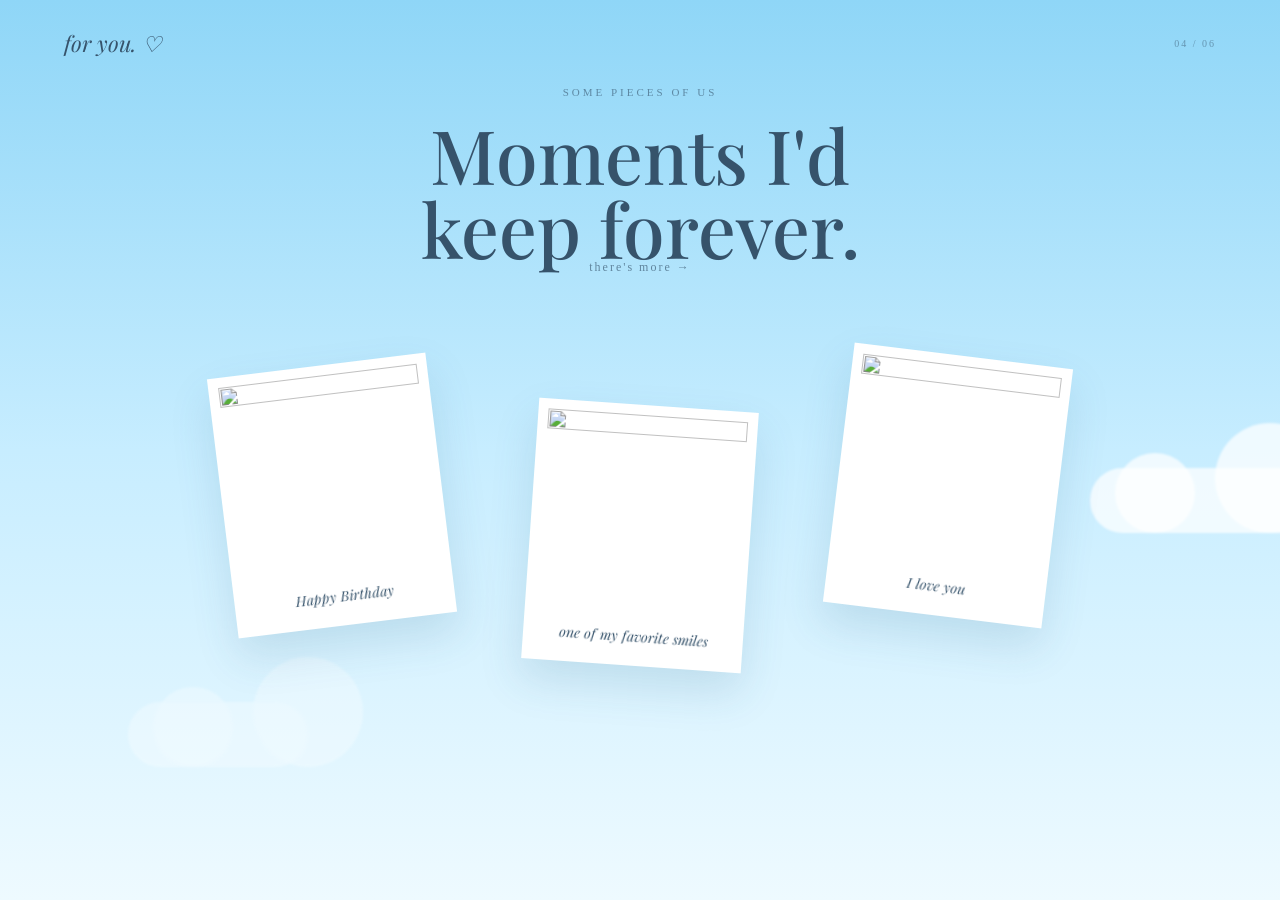
==== photos.html @ b7150b72 "Add files via upload" ====
<!DOCTYPE html>
<html lang="en">
<head>
    <meta charset="UTF-8">
    <meta name="viewport" content="width=device-width, initial-scale=1.0">

    <title>Some of Our Memories.</title>

    <link rel="preconnect" href="https://fonts.googleapis.com">
    <link rel="preconnect" href="https://fonts.gstatic.com" crossorigin>

    <link href="https://fonts.googleapis.com/css2?family=DM+Sans:wght@400;500;600&family=Playfair+Display:ital,wght@400;500;600&display=swap" rel="stylesheet">

    <link rel="stylesheet" href="style.css">
</head>

<body>

    <div class="sky-background">
        <div class="cloud cloud-b"></div>
        <div class="cloud cloud-c"></div>
    </div>

    <nav>
        <a href="index.html" class="logo">for you. ♡</a>
        <span class="page-number">04 / 06</span>
    </nav>

    <main class="photos-page">

        <div class="page-heading center">

            <p>some pieces of us</p>

            <h1>
                Moments I'd<br>
                keep forever.
            </h1>

        </div>

        <div class="photo-wall">

            <div class="photo-card photo-1">
                <img src="images/image1.jpeg">

                <p>
                    Happy Birthday
                </p>
            </div>

            <div class="photo-card photo-2">
                <img src="images/image2.jpeg">

                <p>
                    one of my favorite smiles
                </p>
            </div>

            <div class="photo-card photo-3">
                <img src="images/image3.jpeg">

                <p>
                    I love you
                </p>
            </div>

        </div>

       <a href="reasons.html" class="next-page" style="
    display: block;
    margin-top: -475px;
    position: relative;
    z-index: 5;
">
    there's more →
</a>

    </main>

    <div id="imageModal" class="image-modal">

        <button onclick="closeImage()">
            ×
        </button>

        <img id="modalImage">

    </div>

    <script src="script.js"></script>

</body>
</html>
---- style.css ----
/* ========================================
   RESET
======================================== */

* {
    margin: 0;
    padding: 0;
    box-sizing: border-box;
}

html {
    scroll-behavior: smooth;
}

body {
    min-height: 100vh;

    font-family: "DM Sans", sans-serif;

    color: #183b56;

    background:
        linear-gradient(
            180deg,
            #91d7f7,
            #d9f3ff 65%,
            #eefaff
        );

    overflow-x: hidden;
}

a {
    color: inherit;
    text-decoration: none;
}

button {
    font-family: inherit;
    cursor: pointer;
}


/* ========================================
   SKY BACKGROUND
======================================== */

.sky-background {
    position: fixed;
    inset: 0;

    z-index: -10;

    overflow: hidden;

    background:
        linear-gradient(
            180deg,
            #8fd6f7 0%,
            #c7edff 50%,
            #eefaff 100%
        );
}

.cloud {
    position: absolute;

    width: 240px;
    height: 65px;

    border-radius: 100px;

    background: rgba(255,255,255,.62);

    filter: blur(.5px);
}

.cloud::before,
.cloud::after {
    content: "";

    position: absolute;

    border-radius: 50%;

    background: inherit;
}

.cloud::before {
    width: 100px;
    height: 100px;

    left: 45px;
    bottom: 18px;
}

.cloud::after {
    width: 75px;
    height: 75px;

    left: 125px;
    bottom: 12px;
}

.cloud-a {
    top: 18%;
    left: -100px;

    animation:
        cloudMove 38s linear infinite;
}

.cloud-b {
    top: 52%;
    right: -120px;

    width: 310px;

    animation:
        cloudMoveReverse 45s linear infinite;
}

.cloud-c {
    top: 78%;
    left: 10%;

    width: 180px;

    opacity: .4;

    animation:
        cloudMove 55s linear infinite;
}

@keyframes cloudMove {

    from {
        transform: translateX(-20vw);
    }

    to {
        transform: translateX(120vw);
    }

}

@keyframes cloudMoveReverse {

    from {
        transform: translateX(20vw);
    }

    to {
        transform: translateX(-120vw);
    }

}


/* ========================================
   TYPOGRAPHY
======================================== */

h1,
h2,
h3 {
    font-family: "Playfair Display", serif;

    font-weight: 500;
}

.tiny-text {
    text-transform: uppercase;

    letter-spacing: 4px;

    font-size: 10px;

    opacity: .6;
}

.page-heading {
    margin-bottom: 50px;
}

.page-heading > p:first-child {
    text-transform: uppercase;

    letter-spacing: 3px;

    font-size: 11px;

    opacity: .6;

    margin-bottom: 20px;
}

.page-heading h1 {
    font-size: clamp(45px, 7vw, 75px);

    line-height: .98;
}

.page-heading small {
    display: block;

    margin-top: 20px;

    opacity: .55;
}

.center {
    text-align: center;
}


/* ========================================
   NAVIGATION
======================================== */

nav {
    position: relative;

    z-index: 20;

    width: 90%;
    max-width: 1200px;

    margin: auto;

    padding: 28px 0;

    display: flex;

    justify-content: space-between;

    align-items: center;
}

.logo {
    font-family: "Playfair Display", serif;

    font-size: 22px;

    font-style: italic;
}

.page-number {
    font-size: 10px;

    letter-spacing: 2px;

    opacity: .5;
}


/* ========================================
   OPENING PAGE
======================================== */

.opening-page {
    min-height: 100vh;
}

.opening {
    min-height: calc(100vh - 80px);

    display: flex;

    flex-direction: column;

    justify-content: center;

    align-items: center;

    text-align: center;

    padding: 30px;
}

.opening-heart {
    margin: 20px 0;

    font-size: 100px;

    color: white;

    animation:
        floatHeart 4s ease-in-out infinite;

    text-shadow:
        0 15px 40px rgba(46,130,170,.2);
}

@keyframes floatHeart {

    0%,100% {
        transform: translateY(0);
    }

    50% {
        transform: translateY(-15px);
    }

}

.opening h1 {
    font-size: clamp(55px, 8vw, 100px);

    line-height: .9;
}

.opening-subtitle {
    margin-top: 30px;

    line-height: 1.8;

    opacity: .65;
}

.open-button {
    margin-top: 35px;

    padding: 15px 28px;

    border-radius: 50px;

    background: rgba(255,255,255,.6);

    border: 1px solid rgba(255,255,255,.9);

    box-shadow:
        0 15px 35px rgba(40,110,150,.1);

    transition: .3s;
}

.open-button:hover {
    background: white;

    transform: translateY(-4px);
}

.scroll-hint {
    margin-top: 70px;

    font-size: 10px;

    letter-spacing: 2px;

    opacity: .4;
}


/* ========================================
   FLOATING HEARTS
======================================== */

.floating-hearts span {
    position: fixed;

    color: rgba(255,255,255,.65);

    font-size: 28px;

    animation:
        floatUp 8s linear infinite;
}

.floating-hearts span:nth-child(1) {
    left: 15%;
    bottom: -30px;
}

.floating-hearts span:nth-child(2) {
    left: 70%;
    bottom: -40px;

    animation-delay: 3s;
}

.floating-hearts span:nth-child(3) {
    left: 85%;
    bottom: -20px;

    animation-delay: 5s;
}

@keyframes floatUp {

    from {
        transform: translateY(0);
        opacity: 0;
    }

    20% {
        opacity: .7;
    }

    100% {
        transform: translateY(-100vh);
        opacity: 0;
    }

}


/* ========================================
   LETTER
======================================== */

.letter-page {
    min-height: calc(100vh - 90px);

    display: flex;

    flex-direction: column;

    align-items: center;

    justify-content: center;

    padding: 60px 20px;
}

.letter-paper {
    width: min(700px, 95%);

    padding: 65px;

    background:
        rgba(255,255,255,.75);

    box-shadow:
        0 35px 80px rgba(39,111,150,.13);

    position: relative;

    animation:
        paperAppear 1s ease;
}

@keyframes paperAppear {

    from {
        opacity: 0;
        transform: translateY(30px) rotate(-1deg);
    }

    to {
        opacity: 1;
        transform: translateY(0) rotate(0);
    }

}

.paper-decoration {
    position: absolute;

    top: 25px;
    right: 30px;

    font-size: 28px;

    color: #68b6dc;
}

.letter-date {
    text-transform: uppercase;

    letter-spacing: 3px;

    font-size: 9px;

    opacity: .45;
}

.letter-paper h1 {
    font-size: 50px;

    margin: 30px 0;
}

.letter-content p {
    line-height: 2;

    opacity: .7;

    margin-bottom: 20px;
}

.signature {
    margin-top: 40px;

    font-family: "Playfair Display", serif;

    font-style: italic;

    font-size: 20px;
}

.next-page {
    margin-top: 60px;
    font-size: 12px;
    letter-spacing: 2px;
    opacity: .65;
    transition: .3s;
    
    /* Tambahkan dua baris ini agar teks ke tengah */
    display: block;
    text-align: center;
}

.next-page:hover {
    opacity: 1;
    transform: translateX(5px); /* Efek geser ke kanan saat di-hover tetap jalan */
}


/* ========================================
   SONG PAGE
======================================== */

.song-page {
    width: min(1100px, 90%);

    margin: auto;

    padding: 70px 0 100px;
}

.record-player {
    display: grid;

    grid-template-columns: 1fr 1fr;

    gap: 70px;

    align-items: center;

    padding: 50px;

    background: rgba(255,255,255,.38);

    border: 1px solid rgba(255,255,255,.75);

    border-radius: 30px;

    backdrop-filter: blur(15px);

    box-shadow:
        0 30px 70px rgba(35,105,145,.1);
}


/* TURNTABLE */

.turntable {
    min-height: 430px;

    position: relative;

    display: flex;

    align-items: center;

    justify-content: center;
}

.vinyl {
    width: 340px;
    height: 340px;

    border-radius: 50%;

    position: relative;

    background:
        repeating-radial-gradient(
            circle,
            #152c39 0px,
            #152c39 2px,
            #273e49 3px,
            #152c39 5px
        );

    box-shadow:
        0 25px 50px rgba(0,0,0,.25);
}

.vinyl.playing {
    animation:
        spin 4s linear infinite;
}

@keyframes spin {

    to {
        transform: rotate(360deg);
    }

}

.record-label {
    position: absolute;

    width: 105px;
    height: 105px;

    border-radius: 50%;

    top: 50%;
    left: 50%;

    transform: translate(-50%, -50%);

    background:
        radial-gradient(
            circle,
            #b7eaff,
            #5aaed7
        );

    border: 8px solid #1a303c;

    display: flex;

    justify-content: center;

    align-items: center;

    color: white;

    font-size: 35px;
}

.needle {
    position: absolute;

    width: 7px;
    height: 165px;

    top: 25px;
    right: 70px;

    background: #edfaff;

    border-radius: 10px;

    transform:
        rotate(25deg);

    transform-origin: top;

    box-shadow:
        2px 3px 12px rgba(0,0,0,.25);
}

.needle-head {
    position: absolute;

    bottom: -4px;
    left: -3px;

    width: 13px;
    height: 13px;

    border-radius: 50%;

    background: #3e92ba;
}


/* MUSIC INFO */

.playing-label {
    font-size: 9px;
text-align: center;
    letter-spacing: 3px;

    opacity: .5;
}

.music-info h2 {
    font-size: 40px;
text-align: center;
    margin-top: 8px;
}

#songArtist {
    opacity: .55;
text-align: center;
    margin-top: 5px;
}

.music-controls {
    display: flex;

    align-items: center;

    gap: 15px;

    justify-content: center; 

    margin: 30px 0;
}

.music-controls button {
    width: 45px;
    height: 45px;

    border-radius: 50%;

    border: 1px solid rgba(24,59,86,.2);

    background: rgba(255,255,255,.4);

    color: #183b56;
}

.music-controls .big-play {
    width: 60px;
    height: 60px;
}

.music-controls button:hover {
    background: white;

    transform: scale(1.05);
}

.track {
    display: flex;

    gap: 20px;

    padding: 16px 0;

    border-bottom:
        1px solid rgba(24,59,86,.12);

    cursor: pointer;

    transition: .3s;
}

.track > span {
    opacity: .4;

    font-size: 11px;
}

.track div {
    display: flex;

    flex-direction: column;

    gap: 3px;
}

.track strong {
    font-size: 13px;
}

.track small {
    font-size: 10px;

    opacity: .5;
}

.track.active {
    color: #2185b8;
}


.photos-page {
    width: min(1100px, 92%);

    margin: auto;

    padding: 0px 0 100px;

    display: flex;
    flex-direction: column;
    align-items: center;
}

.photo-wall {
    min-height: 420px;
    width: 100%;
    position: relative;
}


.photo-card {
    position: absolute;

    width: 220px;

    background: white;

    padding: 10px 10px 20px;

    box-shadow:
        0 20px 40px rgba(38,103,135,.15);

    cursor: pointer;

    transition:
        transform .4s,
        z-index .2s;

    animation:
        photoAppear .8s ease both;
}

.photo-card img {
    width: 100%;

    aspect-ratio: 1;

    object-fit: cover;

    display: block;
}

.photo-card p {
    font-family: "Playfair Display", serif;

    text-align: center;

    margin-top: 12px;

    font-style: italic;

    font-size: 14px;
}

.photo-card:hover {
    transform:
        scale(1.08)
        rotate(0deg) !important;

    z-index: 10;
}

.photo-1 {
    left: 12%;
    top: 50px;

    transform: rotate(-7deg);
}

.photo-2 {
    left: 40%;
    top: 90px;

    transform: rotate(4deg);
}

.photo-3 {
    right: 12%;
    top: 40px;

    transform: rotate(7deg);
}


/* ONLY affects the There's More position on this photo page */

.photos-page > .next-page {
    margin-top: 20px;
    align-self: center;
}


@keyframes photoAppear {

    from {
        opacity: 0;
        transform: translateY(40px) rotate(0);
    }

    to {
        opacity: 1;
    }

}


/* IMAGE MODAL */

.image-modal {
    position: fixed;

    inset: 0;

    background: rgba(20,60,80,.8);

    backdrop-filter: blur(8px);

    z-index: 100;

    display: none;

    align-items: center;

    justify-content: center;

    padding: 30px;
}

.image-modal.show {
    display: flex;
}

.image-modal img {
    max-width: 90%;
    max-height: 85vh;

    object-fit: contain;

    box-shadow:
        0 30px 80px rgba(0,0,0,.3);
}

.image-modal button {
    position: absolute;

    top: 25px;
    right: 30px;

    border: none;

    background: none;

    color: white;

    font-size: 35px;
}
/* ========================================
   REASONS
======================================== */

.reasons-page {
    width: min(1000px, 90%);

    margin: auto;

    padding: 70px 0 100px;
}

.reason-clouds {
    display: grid;

    grid-template-columns:
        repeat(5, 1fr);

    gap: 40px;

    margin-top: 60px;
}

.reason-cloud {
    width: 125px;
    height: 80px;

    margin: auto;

    border: none;

    position: relative;

    background: white;

    border-radius: 60px;

    box-shadow:
        0 15px 30px rgba(40,120,160,.12);

    transition: .3s;
}

.reason-cloud::before,
.reason-cloud::after {
    content: "";

    position: absolute;

    background: white;

    border-radius: 50%;
}

.reason-cloud::before {
    width: 55px;
    height: 55px;

    left: 22px;
    top: -20px;
}

.reason-cloud::after {
    width: 45px;
    height: 45px;

    right: 20px;
    top: -12px;
}

.reason-cloud span {
    position: relative;

    z-index: 3;

    font-size: 11px;

    letter-spacing: 2px;

    color: #3c94bd;
}

.reason-cloud:hover {
    transform:
        translateY(-10px)
        scale(1.05);
}


/* REASON POPUP */

.reason-popup {
    position: fixed;

    inset: 0;

    background: rgba(25,80,105,.35);

    backdrop-filter: blur(8px);

    z-index: 100;

    display: none;

    flex-direction: column;

    justify-content: center;

    align-items: center;

    text-align: center;

    padding: 30px;
}

.reason-popup.show {
    display: flex;
}

.reason-popup > button {
    position: absolute;

    top: 25px;
    right: 30px;

    border: none;

    background: none;

    font-size: 35px;

    color: white;
}

#reasonNumber {
    font-size: 11px;

    letter-spacing: 3px;

    color: white;

    opacity: .7;
}

.reason-popup h2 {
    color: white;

    font-size: 55px;

    margin: 20px 0;
}

.reason-popup p {
    color: white;

    max-width: 500px;

    line-height: 1.8;

    opacity: .85;
}


/* =========================
   GLOBAL
========================= */

* {
    margin: 0;
    padding: 0;
    box-sizing: border-box;
}

html {
    scroll-behavior: smooth;
}

body {
    font-family: Georgia, "Times New Roman", serif;
    color: #36536b;
    overflow-x: hidden;
}

button {
    font-family: inherit;
    cursor: pointer;
}


/* =========================
   GAME PAGE
========================= */

.game-page {
    min-height: 100vh;

    background:
        radial-gradient(
            circle at 20% 20%,
            rgba(255,255,255,.75),
            transparent 25%
        ),
        radial-gradient(
            circle at 80% 10%,
            rgba(255,255,255,.5),
            transparent 22%
        ),
        linear-gradient(
            180deg,
            #a9dcf5 0%,
            #c5e9f8 45%,
            #e5f6fc 100%
        );

    display: flex;
    justify-content: center;
    align-items: center;

    position: relative;

    padding: 60px 20px;
}


/* =========================
   CLOUDS
========================= */

.cloud {
    position: fixed;

    background: rgba(255,255,255,.72);

    border-radius: 100px;

    filter: blur(1px);

    z-index: 0;

    pointer-events: none;
}

.cloud::before,
.cloud::after {
    content: "";

    position: absolute;

    background: inherit;

    border-radius: 50%;
}

.cloud::before {
    width: 80px;
    height: 80px;

    left: 25px;
    bottom: 0;
}

.cloud::after {
    width: 110px;
    height: 110px;

    right: 25px;
    bottom: 0;
}

.cloud-1 {
    width: 190px;
    height: 55px;

    top: 12%;
    left: -30px;

    animation: cloudMove 22s linear infinite;
}

.cloud-2 {
    width: 240px;
    height: 65px;

    top: 65%;
    right: -80px;

    animation: cloudMoveReverse 28s linear infinite;
}

.cloud-3 {
    width: 160px;
    height: 50px;

    bottom: 8%;
    left: 15%;

    opacity: .5;

    animation: cloudMove 30s linear infinite;
}

@keyframes cloudMove {

    0% {
        transform: translateX(-30px);
    }

    50% {
        transform: translateX(80px);
    }

    100% {
        transform: translateX(-30px);
    }

}

@keyframes cloudMoveReverse {

    0% {
        transform: translateX(40px);
    }

    50% {
        transform: translateX(-100px);
    }

    100% {
        transform: translateX(40px);
    }

}


/* =========================
   MAIN CONTAINER
========================= */

.game-container {
    width: min(850px, 100%);

    text-align: center;

    position: relative;

    z-index: 2;
}


/* =========================
   HEADER
========================= */

.game-header {
    margin-bottom: 25px;
}

.tiny-label {
    font-size: 11px;

    letter-spacing: 4px;

    color: #6689a0;

    margin-bottom: 12px;
}

.game-header h1 {
    font-size: clamp(36px, 6vw, 58px);

    font-weight: normal;

    color: #31516a;

    margin-bottom: 15px;
}

.game-intro {
    max-width: 560px;

    margin: 0 auto 10px;

    font-size: 17px;

    line-height: 1.8;

    color: #54738a;
}

.game-instruction {
    font-size: 15px;

    color: #52728a;
}


/* =========================
   SCORE CARD
========================= */

.score-card {
    width: min(430px, 100%);

    margin: 25px auto 18px;

    display: flex;

    justify-content: center;

    gap: 50px;

    background: rgba(255,255,255,.68);

    border: 1px solid rgba(255,255,255,.8);

    border-radius: 20px;

    padding: 16px 25px;

    box-shadow:
        0 10px 30px rgba(66,119,150,.12);

    backdrop-filter: blur(8px);
}

.score-item {
    display: flex;

    align-items: baseline;

    gap: 5px;
}

.score-label {
    font-size: 10px;

    letter-spacing: 2px;

    color: #7894a7;

    margin-right: 3px;
}

.score-item > span:nth-child(2) {
    font-size: 27px;

    color: #365a72;
}

.score-max {
    font-size: 12px;

    color: #8aa1b1;
}


/* =========================
   PROGRESS BAR
========================= */

.progress-wrapper {
    width: min(600px, 100%);

    margin: 0 auto 22px;
}

.progress-text {
    display: flex;

    justify-content: space-between;

    font-size: 12px;

    color: #69879a;

    margin-bottom: 7px;
}

.progress-bar {
    height: 8px;

    background: rgba(255,255,255,.65);

    border-radius: 20px;

    overflow: hidden;
}

#progressFill {
    width: 0%;

    height: 100%;

    background: linear-gradient(
        90deg,
        #83bfdc,
        #6baed0
    );

    border-radius: 20px;

    transition: width .3s ease;
}


/* =========================
   GAME AREA
========================= */

.game-area {
    width: 100%;

    height: 420px;

    position: relative;

    overflow: hidden;

    border-radius: 28px;

    background:
        linear-gradient(
            180deg,
            rgba(255,255,255,.32),
            rgba(255,255,255,.58)
        );

    border: 1px solid rgba(255,255,255,.75);

    box-shadow:
        0 20px 50px rgba(53,105,137,.14),
        inset 0 1px rgba(255,255,255,.8);
}


/* =========================
   GAME START MESSAGE
========================= */

.game-message {
    position: absolute;

    left: 50%;
    top: 50%;

    transform: translate(-50%, -50%);

    width: min(400px, 85%);

    background: rgba(255,255,255,.86);

    padding: 35px 30px;

    border-radius: 25px;

    box-shadow:
        0 15px 40px rgba(58,106,132,.15);

    z-index: 5;
}

.game-message-icon {
    font-size: 45px;

    color: #6da9c8;

    margin-bottom: 8px;
}

.game-message h2 {
    font-size: 30px;

    font-weight: normal;

    color: #365a72;

    margin-bottom: 12px;
}

.game-message p {
    color: #68869a;

    font-size: 15px;

    line-height: 1.7;

    margin-bottom: 20px;
}


/* =========================
   GAME BUTTON
========================= */

.game-button {
    border: none;

    background: #6da9c8;

    color: white;

    padding: 13px 27px;

    border-radius: 50px;

    font-size: 14px;

    transition:
        transform .2s ease,
        background .2s ease,
        box-shadow .2s ease;
}

.game-button:hover {
    transform: translateY(-2px);

    background: #5b99ba;

    box-shadow:
        0 8px 20px rgba(76,137,169,.25);
}

.game-button:active {
    transform: scale(.96);
}


/* =========================
   FALLING HEARTS
========================= */

.falling-heart {
    position: absolute;

    font-size: 30px;

    color: #72afd0;

    user-select: none;

    cursor: pointer;

    z-index: 3;

    animation:
        heartFall linear forwards,
        heartFloat 1.2s ease-in-out infinite;

    filter:
        drop-shadow(
            0 4px 5px rgba(60,120,150,.18)
        );

    transition:
        transform .15s ease;
}

.falling-heart:hover {
    transform: scale(1.3);
}

@keyframes heartFall {

    from {
        top: -50px;
    }

    to {
        top: calc(100% + 50px);
    }

}

@keyframes heartFloat {

    0% {
        margin-left: 0;
    }

    50% {
        margin-left: 7px;
    }

    100% {
        margin-left: 0;
    }

}


/* =========================
   HEART POP ANIMATION
========================= */

.heart-pop {
    animation: heartPop .25s ease forwards !important;
}

@keyframes heartPop {

    0% {
        transform: scale(1);
        opacity: 1;
    }

    50% {
        transform: scale(1.7);
        opacity: .8;
    }

    100% {
        transform: scale(0);
        opacity: 0;
    }

}


/* =========================
   CONTINUE SECTION
========================= */

.continue-section {
    margin-top: 25px;

    min-height: 90px;

    display: flex;

    flex-direction: column;

    align-items: center;

    justify-content: center;
}

.locked-message {
    font-size: 13px;

    color: #7893a4;

    margin-bottom: 12px;

    transition: .3s ease;
}

.reward-button {
    border: none;

    border-radius: 50px;

    padding: 14px 30px;

    font-size: 14px;

    transition: .3s ease;
}

.reward-button.locked {
    background: rgba(255,255,255,.55);

    color: #9aabb6;

    cursor: not-allowed;

    border: 1px solid rgba(255,255,255,.7);
}

.reward-button.unlocked {
    background: #5f9fbe;

    color: white;

    cursor: pointer;

    box-shadow:
        0 8px 25px rgba(71,126,157,.25);

    animation: unlockPulse 2s infinite;
}

.reward-button.unlocked:hover {
    transform: translateY(-3px);

    box-shadow:
        0 12px 30px rgba(71,126,157,.3);
}

@keyframes unlockPulse {

    0%,
    100% {
        box-shadow:
            0 8px 25px rgba(71,126,157,.25);
    }

    50% {
        box-shadow:
            0 8px 35px rgba(71,126,157,.45);
    }

}


/* =========================
   CONGRATS POPUP
========================= */

.popup-overlay {
    position: fixed;

    inset: 0;

    background: rgba(35,76,100,.38);

    backdrop-filter: blur(8px);

    display: none;

    align-items: center;

    justify-content: center;

    padding: 20px;

    z-index: 100;
}

.popup-overlay.show {
    display: flex;

    animation: popupFade .3s ease;
}

@keyframes popupFade {

    from {
        opacity: 0;
    }

    to {
        opacity: 1;
    }

}

.congrats-popup {
    width: min(470px, 100%);

    background:
        linear-gradient(
            145deg,
            rgba(255,255,255,.98),
            rgba(240,249,253,.98)
        );

    border-radius: 30px;

    padding: 42px 35px;

    text-align: center;

    box-shadow:
        0 30px 80px rgba(30,76,102,.25);

    animation: popupAppear .45s cubic-bezier(.2,.8,.2,1);
}

@keyframes popupAppear {

    from {
        opacity: 0;

        transform:
            translateY(25px)
            scale(.9);
    }

    to {
        opacity: 1;

        transform:
            translateY(0)
            scale(1);
    }

}

.popup-heart {
    font-size: 65px;

    color: #70aece;

    margin-bottom: 5px;

    animation: heartBounce 1.2s ease infinite;
}

@keyframes heartBounce {

    0%,
    100% {
        transform: scale(1);
    }

    50% {
        transform: scale(1.12);
    }

}

.popup-small {
    font-size: 10px;

    letter-spacing: 4px;

    color: #7694a6;

    margin-bottom: 12px;
}

.congrats-popup h2 {
    font-size: 34px;

    font-weight: normal;

    color: #35576d;

    margin-bottom: 15px;
}

.congrats-popup > p {
    font-size: 16px;

    color: #55758a;

    line-height: 1.7;
}

.popup-message {
    margin: 15px auto 25px;

    font-size: 14px !important;

    max-width: 350px;
}


/* =========================
   SUCCESS STATE
========================= */

.game-complete .game-area {
    box-shadow:
        0 20px 60px rgba(72,130,160,.2),
        inset 0 0 40px rgba(255,255,255,.4);
}

.game-complete .locked-message {
    color: #5e91aa;
}


/* =========================
   RESPONSIVE
========================= */

@media (max-width: 600px) {

    .game-page {
        padding: 40px 15px;
    }

    .game-header h1 {
        font-size: 39px;
    }

    .game-intro {
        font-size: 15px;
    }

    .score-card {
        gap: 25px;
    }

    .game-area {
        height: 390px;
    }

    .game-message {
        padding: 28px 22px;
    }

    .congrats-popup {
        padding: 35px 25px;
    }

    .congrats-popup h2 {
        font-size: 29px;
    }

}
/* ========================================
   FINAL PAGE
======================================== */

.final-page {
    color: #dff5ff;

    background: #102f47;
}

.night-sky {
    position: fixed;

    inset: 0;

    z-index: -5;

    background:
        radial-gradient(
            circle at 50% 40%,
            #2b6688,
            #102f47 65%
        );
}

.moon {
    position: absolute;

    width: 180px;
    height: 180px;

    border-radius: 50%;

    background: #e9f8ff;

    right: 13%;
    top: 13%;

    box-shadow:
        0 0 80px rgba(200,240,255,.35);
}

.night-stars {
    position: absolute;

    inset: 0;

    text-align: center;

    padding-top: 8%;

    font-size: 20px;

    line-height: 5;

    color: rgba(255,255,255,.7);
}

.final-content {
    min-height: 100vh;

    display: flex;

    flex-direction: column;

    align-items: center;

    justify-content: center;

    text-align: center;

    position: relative;

    z-index: 2;

    padding: 30px;
}

.final-heart {
    font-size: 100px;

    margin: 20px;

    animation:
        floatHeart 4s ease-in-out infinite;
}

.final-content h1 {
    font-size: clamp(42px, 7vw, 75px);

    line-height: 1;

    font-weight: 400;
}

.final-message {
    font-family: "Playfair Display", serif;

    font-size: 28px;

    font-style: italic;

    margin-top: 30px;

    color: #aee4fa;
}

.final-small {
    margin-top: 30px;

    opacity: .6;
}

.restart-button {
    margin-top: 45px;

    padding: 13px 25px;

    border: 1px solid rgba(255,255,255,.3);

    border-radius: 50px;

    transition: .3s;
}

.restart-button:hover {
    background: rgba(255,255,255,.1);

    transform: translateY(-3px);
}

.final-footer {
    position: absolute;

    bottom: 25px;

    width: 100%;

    text-align: center;

    font-size: 10px;

    letter-spacing: 2px;

    opacity: .35;
}


/* ========================================
   MOBILE
======================================== */

@media (max-width: 800px) {

    nav {
        padding: 20px 0;
    }

    .opening h1 {
        font-size: 55px;
    }

    .letter-paper {
        padding: 40px 30px;
    }

    .letter-paper h1 {
        font-size: 40px;
    }

    .record-player {
        grid-template-columns: 1fr;

        padding: 25px;

        gap: 20px;
    }

    .turntable {
        min-height: 350px;
    }

    .vinyl {
        width: 270px;
        height: 270px;
    }

    .needle {
        right: 30px;
    }

    .reason-clouds {
        grid-template-columns:
            repeat(2, 1fr);

        gap: 45px 20px;
    }

    .photo-wall {
        min-height: 1050px;
    }

    .photo-card {
        width: 160px;
    }

    .photo-1 {
        left: 2%;
        top: 20px;
    }

    .photo-2 {
        right: 2%;
        left: auto;
        top: 100px;
    }

    .photo-3 {
        left: 25%;
        right: auto;
        top: 300px;
    }

    .photo-4 {
        left: 3%;
        top: 530px;
    }

    .photo-5 {
        left: auto;
        right: 3%;
        top: 600px;
    }

    .photo-6 {
        left: 25%;
        right: auto;
        top: 800px;
    }

    #gameArea {
        height: 380px;
    }

    .moon {
        width: 120px;
        height: 120px;

        right: 8%;
        top: 10%;
    }

}

@media (max-width: 450px) {

    .opening h1 {
        font-size: 47px;
    }

    .opening-heart {
        font-size: 75px;
    }

    .page-heading h1 {
        font-size: 43px;
    }

    .vinyl {
        width: 230px;
        height: 230px;
    }

    .record-label {
        width: 75px;
        height: 75px;
    }

    .reason-cloud {
        width: 110px;
    }

    .reason-popup h2 {
        font-size: 40px;
    }

}
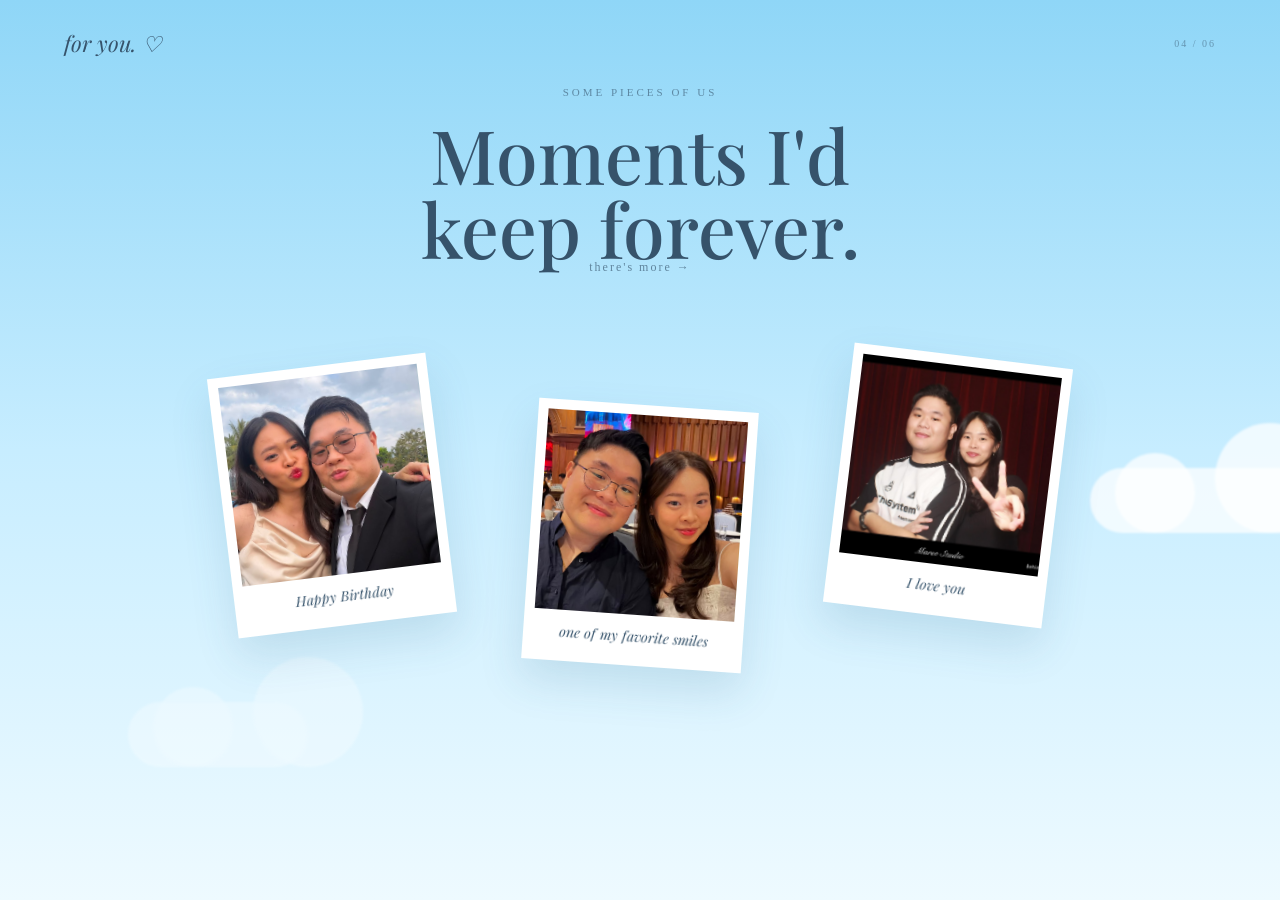
==== commit 280622af: "Update photos.html" ====
--- a/photos.html
+++ b/photos.html
@@ -42,7 +42,7 @@
         <div class="photo-wall">
 
             <div class="photo-card photo-1">
-                <img src="images/image1.jpeg">
+                <img src="image1.jpeg">
 
                 <p>
                     Happy Birthday
@@ -50,7 +50,7 @@
             </div>
 
             <div class="photo-card photo-2">
-                <img src="images/image2.jpeg">
+                <img src="image2.jpeg">
 
                 <p>
                     one of my favorite smiles
@@ -58,7 +58,7 @@
             </div>
 
             <div class="photo-card photo-3">
-                <img src="images/image3.jpeg">
+                <img src="image3.jpeg">
 
                 <p>
                     I love you
@@ -91,4 +91,4 @@
     <script src="script.js"></script>
 
 </body>
-</html>+</html>
